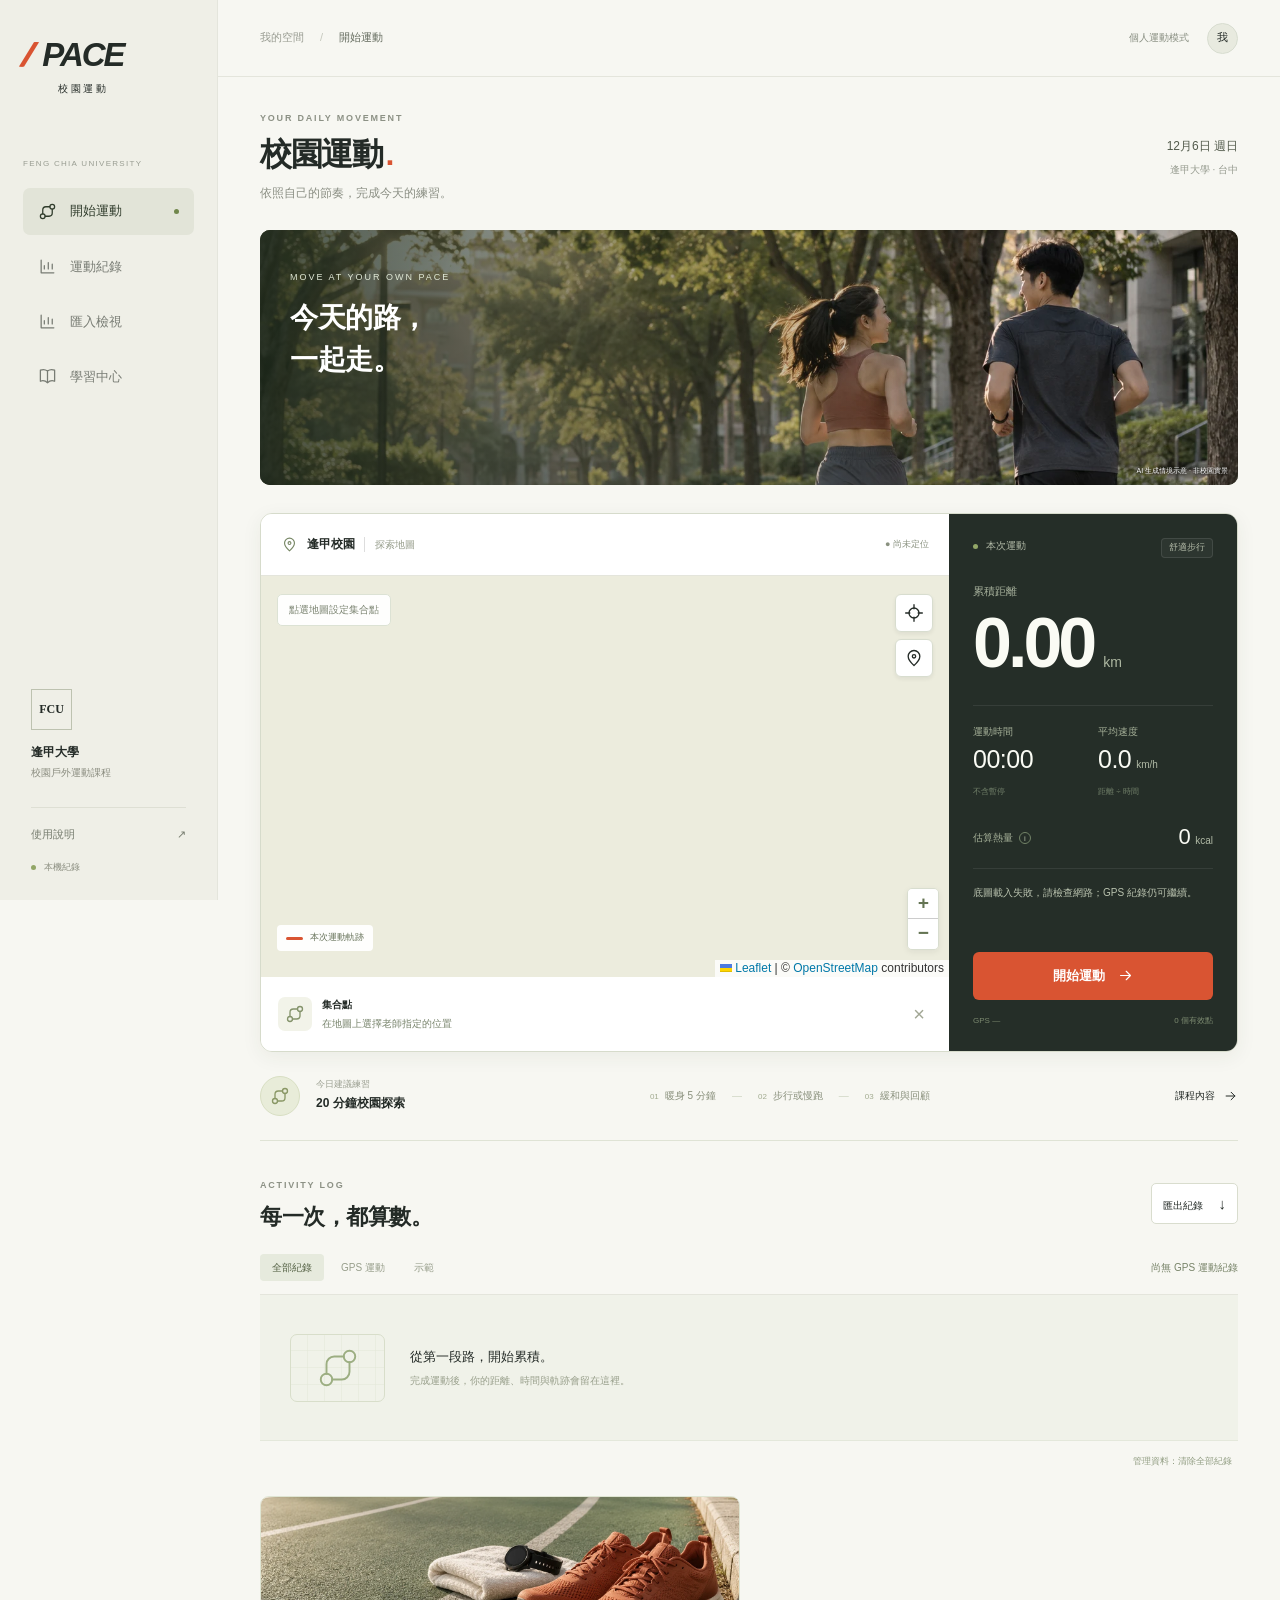
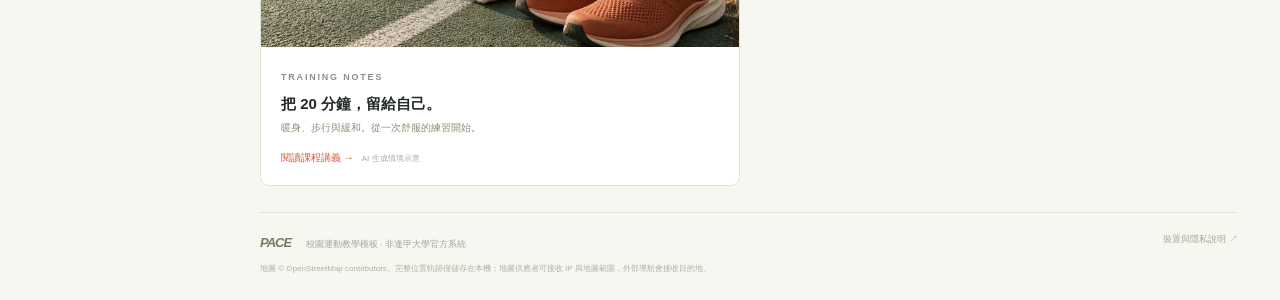
==== index.html @ 05eb0be3 "Initial commit" ====
<!doctype html><html lang="zh-Hant"><head><meta charset="utf-8"><meta name="viewport" content="width=device-width,initial-scale=1,viewport-fit=cover"><meta name="theme-color" content="#222824"><meta name="apple-mobile-web-app-capable" content="yes"><link rel="manifest" href="manifest.webmanifest"><link rel="icon" href="icon.svg" type="image/svg+xml"><link rel="stylesheet" href="vendor/leaflet.css"><link rel="stylesheet" href="style.css"><link rel="stylesheet" href="classroom.css"><title>PACE 校園運動 · 逢甲大學</title></head><body>
<svg class="sprite" xmlns="http://www.w3.org/2000/svg"><symbol id="i-route" viewBox="0 0 24 24"><circle cx="6" cy="18" r="3"/><circle cx="18" cy="6" r="3"/><path d="M6 15v-5a4 4 0 0 1 4-4h5M18 9v5a4 4 0 0 1-4 4h-5"/></symbol><symbol id="i-chart" viewBox="0 0 24 24"><path d="M4 4v16h16M8 15v-4m5 4V7m5 8v-6"/></symbol><symbol id="i-book" viewBox="0 0 24 24"><path d="M12 5v15M12 5C8 2 3 4 3 4v14s5-2 9 2c4-4 9-2 9-2V4s-5-2-9 1Z"/></symbol><symbol id="i-arrow" viewBox="0 0 24 24"><path d="M5 12h14m-6-6 6 6-6 6"/></symbol><symbol id="i-pin" viewBox="0 0 24 24"><path d="M19 10c0 5-7 11-7 11S5 15 5 10a7 7 0 1 1 14 0Z"/><circle cx="12" cy="10" r="2"/></symbol><symbol id="i-cross" viewBox="0 0 24 24"><circle cx="12" cy="12" r="6"/><path d="M12 2v5m0 10v5M2 12h5m10 0h5"/></symbol></svg>
<aside class="sidebar"><a class="brand" href="./" aria-label="PACE 校園運動首頁"><span class="brand-symbol">//</span>PACE<span class="brand-sub">校園運動</span></a><div class="workspace-label">FENG CHIA UNIVERSITY</div><nav class="sidenav"><a href="#exercise" class="active"><svg><use href="#i-route"/></svg>開始運動<span class="nav-dot"></span></a><a href="#history"><svg><use href="#i-chart"/></svg>運動紀錄</a><a href="classroom.html" data-cloud-only><svg><use href="#i-chart"/></svg>班級中心</a><a href="review.html"><svg><use href="#i-chart"/></svg>匯入檢視</a><a href="handout.html"><svg><use href="#i-book"/></svg>學習中心</a></nav><div class="side-bottom"><div class="campus-logo">FCU</div><strong>逢甲大學</strong><span>校園戶外運動課程</span><a href="guide.html">使用說明 <span>↗</span></a><div class="local-note"><i></i> 本機紀錄<span data-cloud-only> · 自選雲端繳交</span></div></div></aside>
<div class="shell"><header class="topbar"><div class="breadcrumb">我的空間 <span>/</span> <strong>開始運動</strong></div><div class="topright"><span class="device-label">個人運動模式</span><span class="avatar">我</span></div></header><main>
<section class="pageheading"><div><div class="overline">YOUR DAILY MOVEMENT</div><h1>校園運動<span class="title-dot">.</span></h1><p>依照自己的節奏，完成今天的練習。</p></div><div class="dateblock"><span id="todayDate"></span><small>逢甲大學 · 台中</small></div></section>
<section class="image-hero"><img src="assets/campus-run.webp" alt="生成示意：學生在綠蔭步道慢跑" fetchpriority="high"><div class="image-hero-copy"><span>MOVE AT YOUR OWN PACE</span><h2>今天的路，<br>一起走。</h2><a href="classroom.html" data-cloud-only>進入班級中心 <span>↗</span></a></div><small class="image-credit">AI 生成情境示意 · 非校園實景</small></section><section class="workout" id="exercise"><div class="mapcard"><div class="maptop"><div class="map-title"><svg><use href="#i-pin"/></svg><strong>逢甲校園</strong><span>探索地圖</span></div><span class="status" id="badge">● 尚未定位</span></div><div class="maparea"><div id="map" aria-label="逢甲大學校園互動地圖"></div><div class="map-instruction">點選地圖設定集合點</div><div class="maptools"><button id="locate" aria-label="我的定位" title="我的定位"><svg><use href="#i-cross"/></svg></button><button id="campus" aria-label="回到校園" title="回到校園"><svg><use href="#i-pin"/></svg></button></div><div class="map-scale-note"><span class="track-key"></span>本次運動軌跡</div></div><div class="mapnote"><span class="destination-icon"><svg><use href="#i-route"/></svg></span><div><strong>集合點</strong><span id="targetInfo">在地圖上選擇老師指定的位置</span></div><a id="navigate" hidden target="_blank" rel="noopener">導航 ↗</a><button id="clearTarget" title="清除集合點" aria-label="清除集合點">×</button></div></div>
<aside class="session-panel"><div class="session-top"><span><i></i> 本次運動</span><span id="activityLabel">舒適步行</span></div><div class="primarymetric"><span>累積距離</span><div><b id="distance">0.00</b><span>km</span></div></div><div class="metric-grid"><article><span>運動時間</span><strong id="elapsed">00:00</strong><small>不含暫停</small></article><article><span>平均速度</span><strong><b id="speed">0.0</b><em>km/h</em></strong><small>距離 ÷ 時間</small></article><article class="energy"><span>估算熱量 <button class="info-button" id="energyInfo" aria-label="查看熱量估算方式">i</button></span><strong><b id="calories">0</b><em>kcal</em></strong></article></div><div class="session-message" id="message" role="status" aria-live="polite">開啟定位，準備記錄你的第一步。</div><div class="actiondock"><button class="primary" id="openSetup"><span>開始運動</span><svg><use href="#i-arrow"/></svg></button><div class="controls"><button id="pause" disabled>Ⅱ 暫停</button><button id="finish" disabled>■ 結束並儲存</button></div></div><div class="signalbar"><span>GPS <b id="accuracy">—</b></span><span id="points">0 個有效點</span></div></aside></section>
<section class="training-strip"><div class="training-icon"><svg><use href="#i-route"/></svg></div><div class="training-copy"><span>今日建議練習</span><strong>20 分鐘校園探索</strong></div><div class="training-steps"><span><i>01</i>暖身 5 分鐘</span><b>—</b><span><i>02</i>步行或慢跑</span><b>—</b><span><i>03</i>緩和與回顧</span></div><a href="handout.html">課程內容 <svg><use href="#i-arrow"/></svg></a></section>
<section id="history" class="history-section"><div class="sectionheading"><div><span class="overline">ACTIVITY LOG</span><h2>每一次，都算數。</h2></div><button id="exportAll" class="export">匯出紀錄 <span>↓</span></button></div><div class="historybar"><div class="filters" aria-label="篩選紀錄"><button class="selected" data-filter="all" aria-pressed="true">全部紀錄</button><button data-filter="real" aria-pressed="false">GPS 運動</button><button data-filter="demo" aria-pressed="false">示範</button></div><span id="historyTotal">尚無運動紀錄</span></div><div id="records"></div><button id="deleteAll" class="delete-all">管理資料：清除全部紀錄</button></section>
<section class="editorial-cards"><article class="editorial-card"><img src="assets/track-essentials.webp" alt="生成示意：跑道旁的跑鞋與運動裝備" loading="lazy"><div><span class="overline">TRAINING NOTES</span><h3>把 20 分鐘，留給自己。</h3><p>暖身、步行與緩和。從一次舒服的練習開始。</p><a href="handout.html">閱讀課程講義 →</a><small>　AI 生成情境示意</small></div></article><article class="editorial-card" data-cloud-only><img src="assets/campus-run.webp" alt="生成示意：同學一起運動" loading="lazy"><div><span class="overline">CLASSROOM CONNECTION</span><h3>一堂課，連結每個人的進步。</h3><p>加入班級、繳交運動紀錄，讓老師看見你的練習。</p><a href="classroom.html">開啟班級中心 →</a><small>　AI 生成情境示意</small></div></article></section><footer><span><b>PACE</b> 校園運動教學模板 · 非逢甲大學官方系統</span><a href="guide.html">裝置與隱私說明 ↗</a><p>地圖 © OpenStreetMap contributors。完整位置軌跡僅儲存在本機；<span data-cloud-only>運動摘要可由你確認後繳交至班級資料庫。</span>地圖供應者可接收 IP 與地圖範圍，外部導航會接收目的地。</p></footer>
</main></div>
<dialog id="setupDialog"><div class="dialog-head"><div><span class="overline">BEFORE YOU GO</span><h2>準備開始</h2></div><button id="closeSetup" class="close" aria-label="關閉設定">×</button></div><p class="dialog-intro">確認個人資料，讓這次運動有自己的紀錄。</p><form id="profile"><fieldset id="fields"><label>課堂代號 <span>選填，不需真實姓名</span><input id="alias" maxlength="24" placeholder="例如 A 組 07"></label><div class="three"><label>身高 <span>cm</span><input id="height" type="number" min="80" max="230" value="165" required></label><label>體重 <span>kg</span><input id="weight" type="number" min="20" max="250" step="0.1" value="60" required></label><label>年齡 <span>歲</span><input id="age" type="number" min="6" max="100" value="20" required></label></div><label>運動方式<select id="mode"><option value="3.5">舒適步行 · 3.5 MET</option><option value="4.8">快走 · 4.8 MET</option><option value="7.5">慢跑 · 7.5 MET</option></select></label><div class="privacy-note"><svg><use href="#i-cross"/></svg><span>保持網頁在前景。切換 App 或鎖屏會暫停，返回後請按繼續。</span></div><label class="check"><input id="consent" type="checkbox" required><span>同意在此裝置記錄位置與運動資料，可隨時刪除。</span></label></fieldset><button class="primary" id="start" type="submit">開始 GPS 運動 <svg><use href="#i-arrow"/></svg></button></form><button class="demo-link" id="demo">先體驗示範運動</button><p class="fine">熱量僅供教學參考。身高、年齡不參與估算；成人 MET 不宜作未滿 19 歲學生的個人評估。</p></dialog>
<dialog id="energyDialog"><div class="dialog-head"><h2>熱量如何估算？</h2><button class="close" id="closeEnergy" aria-label="關閉熱量說明">×</button></div><p>以你選擇的活動強度（MET）、體重與運動時間估算總消耗，包含休息代謝。</p><div class="formula">MET × 3.5 × 體重 kg ÷ 200 × 分鐘</div><p class="fine">不是 GPS 直接測量，也不能作為醫療或飲食處方。實際消耗因速度、坡度與個人體能而異。</p><a href="handout.html">查看完整教學講義 →</a></dialog>
<script src="vendor/leaflet.js"></script><script src="mode.js"></script>
<script src="tiles.js"></script>
<script src="core.js"></script><script src="app.js"></script><script src="cloud-upload.js"></script></body></html>
---- vendor/leaflet.css ----
/* required styles */

.leaflet-pane,
.leaflet-tile,
.leaflet-marker-icon,
.leaflet-marker-shadow,
.leaflet-tile-container,
.leaflet-pane > svg,
.leaflet-pane > canvas,
.leaflet-zoom-box,
.leaflet-image-layer,
.leaflet-layer {
	position: absolute;
	left: 0;
	top: 0;
	}
.leaflet-container {
	overflow: hidden;
	}
.leaflet-tile,
.leaflet-marker-icon,
.leaflet-marker-shadow {
	-webkit-user-select: none;
	   -moz-user-select: none;
	        user-select: none;
	  -webkit-user-drag: none;
	}
/* Prevents IE11 from highlighting tiles in blue */
.leaflet-tile::selection {
	background: transparent;
}
/* Safari renders non-retina tile on retina better with this, but Chrome is worse */
.leaflet-safari .leaflet-tile {
	image-rendering: -webkit-optimize-contrast;
	}
/* hack that prevents hw layers "stretching" when loading new tiles */
.leaflet-safari .leaflet-tile-container {
	width: 1600px;
	height: 1600px;
	-webkit-transform-origin: 0 0;
	}
.leaflet-marker-icon,
.leaflet-marker-shadow {
	display: block;
	}
/* .leaflet-container svg: reset svg max-width decleration shipped in Joomla! (joomla.org) 3.x */
/* .leaflet-container img: map is broken in FF if you have max-width: 100% on tiles */
.leaflet-container .leaflet-overlay-pane svg {
	max-width: none !important;
	max-height: none !important;
	}
.leaflet-container .leaflet-marker-pane img,
.leaflet-container .leaflet-shadow-pane img,
.leaflet-container .leaflet-tile-pane img,
.leaflet-container img.leaflet-image-layer,
.leaflet-container .leaflet-tile {
	max-width: none !important;
	max-height: none !important;
	width: auto;
	padding: 0;
	}

.leaflet-container img.leaflet-tile {
	/* See: https://bugs.chromium.org/p/chromium/issues/detail?id=600120 */
	mix-blend-mode: plus-lighter;
}

.leaflet-container.leaflet-touch-zoom {
	-ms-touch-action: pan-x pan-y;
	touch-action: pan-x pan-y;
	}
.leaflet-container.leaflet-touch-drag {
	-ms-touch-action: pinch-zoom;
	/* Fallback for FF which doesn't support pinch-zoom */
	touch-action: none;
	touch-action: pinch-zoom;
}
.leaflet-container.leaflet-touch-drag.leaflet-touch-zoom {
	-ms-touch-action: none;
	touch-action: none;
}
.leaflet-container {
	-webkit-tap-highlight-color: transparent;
}
.leaflet-container a {
	-webkit-tap-highlight-color: rgba(51, 181, 229, 0.4);
}
.leaflet-tile {
	filter: inherit;
	visibility: hidden;
	}
.leaflet-tile-loaded {
	visibility: inherit;
	}
.leaflet-zoom-box {
	width: 0;
	height: 0;
	-moz-box-sizing: border-box;
	     box-sizing: border-box;
	z-index: 800;
	}
/* workaround for https://bugzilla.mozilla.org/show_bug.cgi?id=888319 */
.leaflet-overlay-pane svg {
	-moz-user-select: none;
	}

.leaflet-pane         { z-index: 400; }

.leaflet-tile-pane    { z-index: 200; }
.leaflet-overlay-pane { z-index: 400; }
.leaflet-shadow-pane  { z-index: 500; }
.leaflet-marker-pane  { z-index: 600; }
.leaflet-tooltip-pane   { z-index: 650; }
.leaflet-popup-pane   { z-index: 700; }

.leaflet-map-pane canvas { z-index: 100; }
.leaflet-map-pane svg    { z-index: 200; }

.leaflet-vml-shape {
	width: 1px;
	height: 1px;
	}
.lvml {
	behavior: url(#default#VML);
	display: inline-block;
	position: absolute;
	}


/* control positioning */

.leaflet-control {
	position: relative;
	z-index: 800;
	pointer-events: visiblePainted; /* IE 9-10 doesn't have auto */
	pointer-events: auto;
	}
.leaflet-top,
.leaflet-bottom {
	position: absolute;
	z-index: 1000;
	pointer-events: none;
	}
.leaflet-top {
	top: 0;
	}
.leaflet-right {
	right: 0;
	}
.leaflet-bottom {
	bottom: 0;
	}
.leaflet-left {
	left: 0;
	}
.leaflet-control {
	float: left;
	clear: both;
	}
.leaflet-right .leaflet-control {
	float: right;
	}
.leaflet-top .leaflet-control {
	margin-top: 10px;
	}
.leaflet-bottom .leaflet-control {
	margin-bottom: 10px;
	}
.leaflet-left .leaflet-control {
	margin-left: 10px;
	}
.leaflet-right .leaflet-control {
	margin-right: 10px;
	}


/* zoom and fade animations */

.leaflet-fade-anim .leaflet-popup {
	opacity: 0;
	-webkit-transition: opacity 0.2s linear;
	   -moz-transition: opacity 0.2s linear;
	        transition: opacity 0.2s linear;
	}
.leaflet-fade-anim .leaflet-map-pane .leaflet-popup {
	opacity: 1;
	}
.leaflet-zoom-animated {
	-webkit-transform-origin: 0 0;
	    -ms-transform-origin: 0 0;
	        transform-origin: 0 0;
	}
svg.leaflet-zoom-animated {
	will-change: transform;
}

.leaflet-zoom-anim .leaflet-zoom-animated {
	-webkit-transition: -webkit-transform 0.25s cubic-bezier(0,0,0.25,1);
	   -moz-transition:    -moz-transform 0.25s cubic-bezier(0,0,0.25,1);
	        transition:         transform 0.25s cubic-bezier(0,0,0.25,1);
	}
.leaflet-zoom-anim .leaflet-tile,
.leaflet-pan-anim .leaflet-tile {
	-webkit-transition: none;
	   -moz-transition: none;
	        transition: none;
	}

.leaflet-zoom-anim .leaflet-zoom-hide {
	visibility: hidden;
	}


/* cursors */

.leaflet-interactive {
	cursor: pointer;
	}
.leaflet-grab {
	cursor: -webkit-grab;
	cursor:    -moz-grab;
	cursor:         grab;
	}
.leaflet-crosshair,
.leaflet-crosshair .leaflet-interactive {
	cursor: crosshair;
	}
.leaflet-popup-pane,
.leaflet-control {
	cursor: auto;
	}
.leaflet-dragging .leaflet-grab,
.leaflet-dragging .leaflet-grab .leaflet-interactive,
.leaflet-dragging .leaflet-marker-draggable {
	cursor: move;
	cursor: -webkit-grabbing;
	cursor:    -moz-grabbing;
	cursor:         grabbing;
	}

/* marker & overlays interactivity */
.leaflet-marker-icon,
.leaflet-marker-shadow,
.leaflet-image-layer,
.leaflet-pane > svg path,
.leaflet-tile-container {
	pointer-events: none;
	}

.leaflet-marker-icon.leaflet-interactive,
.leaflet-image-layer.leaflet-interactive,
.leaflet-pane > svg path.leaflet-interactive,
svg.leaflet-image-layer.leaflet-interactive path {
	pointer-events: visiblePainted; /* IE 9-10 doesn't have auto */
	pointer-events: auto;
	}

/* visual tweaks */

.leaflet-container {
	background: #ddd;
	outline-offset: 1px;
	}
.leaflet-container a {
	color: #0078A8;
	}
.leaflet-zoom-box {
	border: 2px dotted #38f;
	background: rgba(255,255,255,0.5);
	}


/* general typography */
.leaflet-container {
	font-family: "Helvetica Neue", Arial, Helvetica, sans-serif;
	font-size: 12px;
	font-size: 0.75rem;
	line-height: 1.5;
	}


/* general toolbar styles */

.leaflet-bar {
	box-shadow: 0 1px 5px rgba(0,0,0,0.65);
	border-radius: 4px;
	}
.leaflet-bar a {
	background-color: #fff;
	border-bottom: 1px solid #ccc;
	width: 26px;
	height: 26px;
	line-height: 26px;
	display: block;
	text-align: center;
	text-decoration: none;
	color: black;
	}
.leaflet-bar a,
.leaflet-control-layers-toggle {
	background-position: 50% 50%;
	background-repeat: no-repeat;
	display: block;
	}
.leaflet-bar a:hover,
.leaflet-bar a:focus {
	background-color: #f4f4f4;
	}
.leaflet-bar a:first-child {
	border-top-left-radius: 4px;
	border-top-right-radius: 4px;
	}
.leaflet-bar a:last-child {
	border-bottom-left-radius: 4px;
	border-bottom-right-radius: 4px;
	border-bottom: none;
	}
.leaflet-bar a.leaflet-disabled {
	cursor: default;
	background-color: #f4f4f4;
	color: #bbb;
	}

.leaflet-touch .leaflet-bar a {
	width: 30px;
	height: 30px;
	line-height: 30px;
	}
.leaflet-touch .leaflet-bar a:first-child {
	border-top-left-radius: 2px;
	border-top-right-radius: 2px;
	}
.leaflet-touch .leaflet-bar a:last-child {
	border-bottom-left-radius: 2px;
	border-bottom-right-radius: 2px;
	}

/* zoom control */

.leaflet-control-zoom-in,
.leaflet-control-zoom-out {
	font: bold 18px 'Lucida Console', Monaco, monospace;
	text-indent: 1px;
	}

.leaflet-touch .leaflet-control-zoom-in, .leaflet-touch .leaflet-control-zoom-out  {
	font-size: 22px;
	}


/* layers control */

.leaflet-control-layers {
	box-shadow: 0 1px 5px rgba(0,0,0,0.4);
	background: #fff;
	border-radius: 5px;
	}
.leaflet-control-layers-toggle {
	background-image: url(images/layers.png);
	width: 36px;
	height: 36px;
	}
.leaflet-retina .leaflet-control-layers-toggle {
	background-image: url(images/layers-2x.png);
	background-size: 26px 26px;
	}
.leaflet-touch .leaflet-control-layers-toggle {
	width: 44px;
	height: 44px;
	}
.leaflet-control-layers .leaflet-control-layers-list,
.leaflet-control-layers-expanded .leaflet-control-layers-toggle {
	display: none;
	}
.leaflet-control-layers-expanded .leaflet-control-layers-list {
	display: block;
	position: relative;
	}
.leaflet-control-layers-expanded {
	padding: 6px 10px 6px 6px;
	color: #333;
	background: #fff;
	}
.leaflet-control-layers-scrollbar {
	overflow-y: scroll;
	overflow-x: hidden;
	padding-right: 5px;
	}
.leaflet-control-layers-selector {
	margin-top: 2px;
	position: relative;
	top: 1px;
	}
.leaflet-control-layers label {
	display: block;
	font-size: 13px;
	font-size: 1.08333em;
	}
.leaflet-control-layers-separator {
	height: 0;
	border-top: 1px solid #ddd;
	margin: 5px -10px 5px -6px;
	}

/* Default icon URLs */
.leaflet-default-icon-path { /* used only in path-guessing heuristic, see L.Icon.Default */
	background-image: url(images/marker-icon.png);
	}


/* attribution and scale controls */

.leaflet-container .leaflet-control-attribution {
	background: #fff;
	background: rgba(255, 255, 255, 0.8);
	margin: 0;
	}
.leaflet-control-attribution,
.leaflet-control-scale-line {
	padding: 0 5px;
	color: #333;
	line-height: 1.4;
	}
.leaflet-control-attribution a {
	text-decoration: none;
	}
.leaflet-control-attribution a:hover,
.leaflet-control-attribution a:focus {
	text-decoration: underline;
	}
.leaflet-attribution-flag {
	display: inline !important;
	vertical-align: baseline !important;
	width: 1em;
	height: 0.6669em;
	}
.leaflet-left .leaflet-control-scale {
	margin-left: 5px;
	}
.leaflet-bottom .leaflet-control-scale {
	margin-bottom: 5px;
	}
.leaflet-control-scale-line {
	border: 2px solid #777;
	border-top: none;
	line-height: 1.1;
	padding: 2px 5px 1px;
	white-space: nowrap;
	-moz-box-sizing: border-box;
	     box-sizing: border-box;
	background: rgba(255, 255, 255, 0.8);
	text-shadow: 1px 1px #fff;
	}
.leaflet-control-scale-line:not(:first-child) {
	border-top: 2px solid #777;
	border-bottom: none;
	margin-top: -2px;
	}
.leaflet-control-scale-line:not(:first-child):not(:last-child) {
	border-bottom: 2px solid #777;
	}

.leaflet-touch .leaflet-control-attribution,
.leaflet-touch .leaflet-control-layers,
.leaflet-touch .leaflet-bar {
	box-shadow: none;
	}
.leaflet-touch .leaflet-control-layers,
.leaflet-touch .leaflet-bar {
	border: 2px solid rgba(0,0,0,0.2);
	background-clip: padding-box;
	}


/* popup */

.leaflet-popup {
	position: absolute;
	text-align: center;
	margin-bottom: 20px;
	}
.leaflet-popup-content-wrapper {
	padding: 1px;
	text-align: left;
	border-radius: 12px;
	}
.leaflet-popup-content {
	margin: 13px 24px 13px 20px;
	line-height: 1.3;
	font-size: 13px;
	font-size: 1.08333em;
	min-height: 1px;
	}
.leaflet-popup-content p {
	margin: 17px 0;
	margin: 1.3em 0;
	}
.leaflet-popup-tip-container {
	width: 40px;
	height: 20px;
	position: absolute;
	left: 50%;
	margin-top: -1px;
	margin-left: -20px;
	overflow: hidden;
	pointer-events: none;
	}
.leaflet-popup-tip {
	width: 17px;
	height: 17px;
	padding: 1px;

	margin: -10px auto 0;
	pointer-events: auto;

	-webkit-transform: rotate(45deg);
	   -moz-transform: rotate(45deg);
	    -ms-transform: rotate(45deg);
	        transform: rotate(45deg);
	}
.leaflet-popup-content-wrapper,
.leaflet-popup-tip {
	background: white;
	color: #333;
	box-shadow: 0 3px 14px rgba(0,0,0,0.4);
	}
.leaflet-container a.leaflet-popup-close-button {
	position: absolute;
	top: 0;
	right: 0;
	border: none;
	text-align: center;
	width: 24px;
	height: 24px;
	font: 16px/24px Tahoma, Verdana, sans-serif;
	color: #757575;
	text-decoration: none;
	background: transparent;
	}
.leaflet-container a.leaflet-popup-close-button:hover,
.leaflet-container a.leaflet-popup-close-button:focus {
	color: #585858;
	}
.leaflet-popup-scrolled {
	overflow: auto;
	}

.leaflet-oldie .leaflet-popup-content-wrapper {
	-ms-zoom: 1;
	}
.leaflet-oldie .leaflet-popup-tip {
	width: 24px;
	margin: 0 auto;

	-ms-filter: "progid:DXImageTransform.Microsoft.Matrix(M11=0.70710678, M12=0.70710678, M21=-0.70710678, M22=0.70710678)";
	filter: progid:DXImageTransform.Microsoft.Matrix(M11=0.70710678, M12=0.70710678, M21=-0.70710678, M22=0.70710678);
	}

.leaflet-oldie .leaflet-control-zoom,
.leaflet-oldie .leaflet-control-layers,
.leaflet-oldie .leaflet-popup-content-wrapper,
.leaflet-oldie .leaflet-popup-tip {
	border: 1px solid #999;
	}


/* div icon */

.leaflet-div-icon {
	background: #fff;
	border: 1px solid #666;
	}


/* Tooltip */
/* Base styles for the element that has a tooltip */
.leaflet-tooltip {
	position: absolute;
	padding: 6px;
	background-color: #fff;
	border: 1px solid #fff;
	border-radius: 3px;
	color: #222;
	white-space: nowrap;
	-webkit-user-select: none;
	-moz-user-select: none;
	-ms-user-select: none;
	user-select: none;
	pointer-events: none;
	box-shadow: 0 1px 3px rgba(0,0,0,0.4);
	}
.leaflet-tooltip.leaflet-interactive {
	cursor: pointer;
	pointer-events: auto;
	}
.leaflet-tooltip-top:before,
.leaflet-tooltip-bottom:before,
.leaflet-tooltip-left:before,
.leaflet-tooltip-right:before {
	position: absolute;
	pointer-events: none;
	border: 6px solid transparent;
	background: transparent;
	content: "";
	}

/* Directions */

.leaflet-tooltip-bottom {
	margin-top: 6px;
}
.leaflet-tooltip-top {
	margin-top: -6px;
}
.leaflet-tooltip-bottom:before,
.leaflet-tooltip-top:before {
	left: 50%;
	margin-left: -6px;
	}
.leaflet-tooltip-top:before {
	bottom: 0;
	margin-bottom: -12px;
	border-top-color: #fff;
	}
.leaflet-tooltip-bottom:before {
	top: 0;
	margin-top: -12px;
	margin-left: -6px;
	border-bottom-color: #fff;
	}
.leaflet-tooltip-left {
	margin-left: -6px;
}
.leaflet-tooltip-right {
	margin-left: 6px;
}
.leaflet-tooltip-left:before,
.leaflet-tooltip-right:before {
	top: 50%;
	margin-top: -6px;
	}
.leaflet-tooltip-left:before {
	right: 0;
	margin-right: -12px;
	border-left-color: #fff;
	}
.leaflet-tooltip-right:before {
	left: 0;
	margin-left: -12px;
	border-right-color: #fff;
	}

/* Printing */

@media print {
	/* Prevent printers from removing background-images of controls. */
	.leaflet-control {
		-webkit-print-color-adjust: exact;
		print-color-adjust: exact;
		}
	}
---- style.css ----
:root{--ink:#242b27;--muted:#82867e;--orange:#d95432;--paper:#f7f7f2;--line:#e4e5dc;--dark:#252e28}*{box-sizing:border-box}html{scroll-behavior:smooth;scroll-padding-top:24px}body{margin:0;background:var(--paper);color:var(--ink);font:14px/1.55 -apple-system,BlinkMacSystemFont,"Noto Sans TC",sans-serif}a{color:inherit;text-decoration:none}button,input,select{font:inherit}button,a,input,select{-webkit-tap-highlight-color:transparent}button{cursor:pointer}button:disabled{cursor:default;opacity:.4}button:focus-visible,a:focus-visible,input:focus-visible,select:focus-visible{outline:3px solid #e89462;outline-offset:4px}svg:not([width]){width:20px;height:20px;fill:none;stroke:currentColor;stroke-width:1.6;stroke-linecap:round;stroke-linejoin:round;flex-shrink:0}.sprite{position:absolute;width:0;height:0;overflow:hidden}button{border:0;background:none;color:inherit}h1,h2,p{margin:0}.sidebar{position:fixed;width:218px;inset:0 auto 0 0;background:#efefe7;border-right:1px solid var(--line);padding:38px 23px 25px;display:flex;flex-direction:column;z-index:10}.brand{display:flex;align-items:center;flex-wrap:wrap;font-size:33px;letter-spacing:-2px;font-weight:850;font-style:italic;line-height:1}.brand-symbol{color:var(--orange);margin-right:9px;letter-spacing:-8px;padding-right:8px;transform:skew(-13deg)}.brand-sub{font-size:10px;font-style:normal;font-weight:500;letter-spacing:2.5px;display:block;width:100%;padding:13px 0 0 35px}.workspace-label{font-size:8px;letter-spacing:1.3px;color:#999d92;margin-top:64px;margin-bottom:18px;white-space:nowrap}.sidenav{display:flex;flex-direction:column;gap:9px}.sidenav a{display:flex;align-items:center;gap:13px;padding:13px 15px;border-radius:7px;font-weight:550;color:#787c74;font-size:13px}.sidenav a.active{background:#e2e4d8;color:#303c2c}.sidenav a:hover{background:#e7e8df}.sidenav svg{width:19px;height:19px}.nav-dot{margin-left:auto;background:#70864b;border-radius:50%;width:5px;height:5px}.side-bottom{margin-top:auto;padding:30px 8px 0}.campus-logo{border:1px solid #bdc2b0;width:41px;height:41px;display:grid;place-items:center;font:600 12px Georgia;margin-bottom:13px}.side-bottom>strong{display:block;font-size:12px}.side-bottom>span{font-size:10px;color:#8b8d80}.side-bottom>a{display:flex;justify-content:space-between;border-top:1px solid #dedfd4;margin-top:24px;padding:18px 0;color:#777d70;font-size:11px}.local-note{font-size:9px;color:#8b8e80}.local-note i,.session-top i{display:inline-block;width:5px;height:5px;border-radius:50%;background:#92a667;margin-right:5px}.shell{margin-left:218px}.topbar{height:77px;border-bottom:1px solid var(--line);display:flex;justify-content:space-between;align-items:center;padding:0 42px}.breadcrumb{font-size:11px;color:#999c92}.breadcrumb span{margin:0 13px;color:#c5c8bd}.breadcrumb strong{color:#646b5e;font-weight:500}.topright{display:flex;gap:18px;align-items:center}.device-label{font-size:10px;color:#888e81}.avatar{border:1px solid #d8ddd0;border-radius:50%;width:31px;height:31px;display:grid;place-items:center;font-size:11px;background:#e8eadf}main{max-width:1510px;margin:auto;padding:35px 42px 0}.pageheading{display:flex;align-items:center;justify-content:space-between;margin-bottom:28px}.overline{font-size:9px;letter-spacing:1.8px;color:#8c9185;font-weight:600}h1{font-size:32px;letter-spacing:-1.4px;line-height:1.3;margin:8px 0}.title-dot{color:var(--orange);margin-left:3px}.pageheading p{font-size:12px;color:#8a8e83}.dateblock{text-align:right;font-size:12px;color:#535b4c}.dateblock small{display:block;font-size:10px;color:#979c90;margin-top:7px}.workout{display:grid;grid-template-columns:minmax(0,1fr) 288px;gap:0;border-radius:12px;overflow:hidden;border:1px solid #d6dbcb;box-shadow:0 5px 20px #303b2510}.mapcard{background:white;min-width:0}.maptop{height:62px;display:flex;justify-content:space-between;align-items:center;padding:0 20px;border-bottom:1px solid var(--line)}.map-title{display:flex;gap:9px;align-items:center}.map-title svg{width:17px;height:17px;color:#778765}.map-title strong{font-size:12px}.map-title>span{border-left:1px solid #ddd;padding-left:10px;font-size:10px;color:#959c8a}.status{font-size:9px;color:#89917f;white-space:nowrap}.maparea{position:relative}.maparea #map{height:401px;background:#ececdd;z-index:1}.leaflet-container{font-family:inherit}
.leaflet-tile-pane{filter:saturate(.5)}.maptools{position:absolute;right:16px;top:18px;z-index:500;display:flex;flex-direction:column;gap:7px}.maptools button{background:white;width:38px;height:38px;border:1px solid #d8ddcf;border-radius:6px;box-shadow:0 2px 4px #2221;display:grid;place-items:center}.maptools button:hover{background:#f4f6ed}.map-instruction{position:absolute;left:16px;top:18px;z-index:500;background:#fffffff0;border:1px solid #dce2d4;padding:7px 11px;border-radius:5px;font-size:10px;color:#7a8370;pointer-events:none}.map-scale-note{position:absolute;bottom:26px;left:16px;z-index:500;font-size:9px;background:#fffffff0;padding:6px 9px;border-radius:4px;color:#657158;display:flex;gap:7px;align-items:center;pointer-events:none}.track-key{width:17px;height:3px;background:var(--orange);border-radius:4px}.mapnote{height:74px;display:flex;align-items:center;gap:10px;padding:12px 17px}.destination-icon{background:#f2f3e9;width:34px;height:34px;border-radius:7px;display:grid;place-items:center;color:#84936b}.mapnote>div{flex:1;min-width:0}.mapnote strong{font-size:10px;display:block;margin-bottom:3px}.mapnote #targetInfo{font-size:10px;color:#919885;display:block;line-height:1.5}.mapnote a{font-size:11px;color:var(--orange);font-weight:600;white-space:nowrap}.mapnote button{font-size:20px;color:#a2a795;padding:7px}.session-panel{background:var(--dark);color:#fafbf4;padding:24px;display:flex;flex-direction:column}.session-top{display:flex;justify-content:space-between;font-size:10px;color:#b3bba8}.session-top>span:last-child{background:#ffffff0a;border:1px solid #ffffff1a;border-radius:4px;padding:2px 7px;font-size:9px}.primarymetric{padding:22px 0 21px}.primarymetric>span{font-size:11px;color:#a8b29d}.primarymetric>div{display:flex;align-items:baseline;gap:10px}.primarymetric b{font-size:70px;line-height:1.18;font-weight:550;letter-spacing:-4px;font-variant-numeric:tabular-nums}.primarymetric div>span{font-size:14px;color:#aeb8a2}.metric-grid{display:grid;grid-template-columns:1fr 1fr;border-top:1px solid #ffffff14;border-bottom:1px solid #ffffff14;padding:18px 0 14px;gap:20px 10px}.metric-grid article>span{display:block;font-size:10px;color:#a5b098}.metric-grid strong{font-size:25px;font-weight:500;letter-spacing:-.5px;display:block;font-variant-numeric:tabular-nums}.metric-grid b{font-weight:500}.metric-grid em{font-size:10px;font-style:normal;margin-left:5px;letter-spacing:0;color:#b0b9a5}.metric-grid small{font-size:8px;color:#72816a}.metric-grid .energy{grid-column:1/-1;display:flex;align-items:center;justify-content:space-between}.energy strong{font-size:22px}.info-button{border:1px solid #728367;color:#b1bca5;font-size:8px;border-radius:50%;width:12px;height:12px;padding:0;margin-left:3px}.session-message{font-size:10px;line-height:1.8;color:#acb7a1;min-height:55px;padding:15px 0 13px}.actiondock{margin-top:auto}.primary{background:var(--orange);color:white;display:flex;align-items:center;justify-content:center;gap:12px;min-height:48px;border-radius:6px;width:100%;font-size:13px;font-weight:600;transition:background .15s,transform .15s}.primary:hover{background:#c44527}.primary:active{transform:scale(.985)}.primary svg{width:17px;height:17px}.controls{display:flex;gap:8px;margin-top:9px}.controls button{flex:1;border:1px solid #ffffff22;border-radius:5px;min-height:40px;font-size:11px}.controls button:hover:not(:disabled){background:#ffffff0c}.signalbar{display:flex;justify-content:space-between;font-size:8px;color:#7c8a70;padding-top:15px}.signalbar b{font-weight:400}.training-strip{display:flex;align-items:center;gap:16px;padding:24px 0;border-bottom:1px solid #dfe3d5}.training-icon{background:#e8ecd9;border:1px solid #d8dfc3;color:#899765;width:40px;height:40px;border-radius:50%;display:grid;place-items:center}.training-copy>span{display:block;font-size:9px;color:#9b9f91}.training-copy>strong{font-size:12px;font-weight:600}.training-steps{display:flex;align-items:center;gap:16px;margin-left:auto;font-size:10px;color:#888f7b}.training-steps i{font-size:8px;font-style:normal;color:#a2ab90;margin-right:6px}.training-steps b{font-weight:400;color:#d0d6c4}.training-strip>a{font-size:10px;display:flex;align-items:center;gap:8px;margin-left:auto}.training-strip>a svg{width:15px}.history-section{padding-top:32px;scroll-margin-top:15px}.sectionheading{display:flex;align-items:center;justify-content:space-between;margin-bottom:20px}h2{font-size:22px;font-weight:600;letter-spacing:-.5px}.sectionheading h2{margin-top:5px}.export{border:1px solid #d9ddce;background:white;border-radius:5px;padding:8px 11px;font-size:10px}.export span{margin-left:13px;font-size:15px}.historybar{display:flex;align-items:center;justify-content:space-between;border-bottom:1px solid var(--line);padding-bottom:13px}.filters{display:flex;gap:5px}.filters button{font-size:10px;color:#979e8b;padding:6px 12px;border-radius:4px}.filters button.selected{background:#e6eadd;color:#556245}.historybar>span{font-size:10px;color:#979e8b}.empty{min-height:146px;display:flex;align-items:center;gap:25px;padding:26px 30px;background:#f0f2e9;border-bottom:1px solid #e4e8db}.empty-art{width:95px;height:68px;position:relative;border:1px solid #d8deca;border-radius:7px;background:repeating-linear-gradient(0deg,transparent,transparent 16px,#e2e7d7 17px),repeating-linear-gradient(90deg,transparent,transparent 16px,#e2e7d7 17px)}.empty-art svg{position:absolute;width:46px;height:46px;left:24px;top:10px;color:#9cae82;stroke-width:1}.empty h3{font-size:13px;margin:0 0 6px;font-weight:500}.empty p{font-size:10px;color:#989f8b}.record{display:grid;grid-template-columns:100px minmax(120px,1fr) 160px auto;align-items:center;gap:20px;padding:18px 0;border-bottom:1px solid var(--line)}.route-thumb{width:100px;height:67px;border-radius:5px;background:#ecefe2;display:grid;place-items:center;overflow:hidden}.route-thumb svg{width:100%;height:100%;stroke-width:2.3;stroke:var(--orange)}.record strong{font-size:12px;font-weight:600}.record small{display:block;font-size:9px;color:#959e87;margin-top:5px}.record-stats{font-size:12px;color:#5f6d51;display:flex;gap:16px}.record-stats span{display:block}.record-stats small{font-size:8px;color:#9ba58c}.record-actions{display:flex;gap:7px}.record-actions button{font-size:9px;border:1px solid #dce2d1;padding:5px 7px;border-radius:4px;color:#839270}.delete-all{display:block;margin:13px 0 0 auto;font-size:9px;color:#929e83}.learn-banner{display:flex;align-items:center;gap:23px;background:#e7ebdc;margin:30px 0;border-radius:8px;padding:24px 27px;overflow:hidden;position:relative}.learn-banner h2{font-size:17px;margin:5px 0}.learn-banner p{font-size:10px;color:#919c7f}.learn-banner>a{display:flex;align-items:center;gap:20px;font-size:11px;margin-left:auto;white-space:nowrap}.orbit-art{width:74px;height:74px;position:relative;flex-shrink:0}.orbit-art span{border:1px solid #b7c698;position:absolute;inset:8px;border-radius:50%;transform:scaleX(.55) rotate(30deg)}.orbit-art span:nth-child(2){transform:rotate(90deg) scaleX(.55)}.orbit-art span:nth-child(3){transform:rotate(-30deg) scaleX(.55)}.orbit-art b{position:absolute;left:32px;top:24px;color:#869b63;font-size:18px;font-weight:400}footer{border-top:1px solid #dfe4d3;display:flex;flex-wrap:wrap;justify-content:space-between;font-size:9px;color:#a1aa93;padding:20px 0 25px}footer b{font-size:13px;font-style:italic;letter-spacing:-1px;color:#717e60;margin-right:12px}footer p{width:100%;font-size:8px;margin-top:9px;color:#abb39e}dialog{border:1px solid #dce0d1;border-radius:12px;padding:28px;width:min(440px,calc(100vw - 28px));color:var(--ink);box-shadow:0 20px 80px #17251733;background:#fafbf7}dialog::backdrop{background:#17231ccd;backdrop-filter:blur(4px)}.dialog-head{display:flex;align-items:center;justify-content:space-between}.dialog-head h2{margin-top:5px}.close{font-size:26px;color:#8a9480;width:32px;height:32px}.dialog-intro{font-size:11px;color:#8f9983;margin:12px 0 24px}fieldset{border:0;padding:0;margin:0}label{font-size:12px;display:block;margin-bottom:17px;font-weight:550}label>span{font-size:9px;color:#9ca58e;font-weight:400;margin-left:5px}input:not([type=checkbox]),select{display:block;width:100%;border:1px solid #dce2d0;border-radius:5px;background:white;padding:11px 12px;margin-top:7px;color:#48583b;min-height:43px}.three{display:grid;grid-template-columns:repeat(3,1fr);gap:12px}.privacy-note{background:#edf0e5;border-radius:5px;padding:12px;display:flex;gap:10px;align-items:center;font-size:10px;color:#899677;margin-bottom:18px}.privacy-note svg{width:17px}.check{display:flex;align-items:flex-start;gap:7px}.check input{accent-color:var(--orange);margin-top:2px}.check span{font-size:10px;line-height:1.7}.demo-link{display:block;margin:14px auto;font-size:11px;text-decoration:underline;text-underline-offset:4px;color:#8a9779}.fine{font-size:9px;color:#a0aa90;line-height:1.9}.formula{background:#ecf0e3;padding:15px;margin:20px 0;font-size:12px}#energyDialog p{margin-top:15px;font-size:12px}#energyDialog a{font-size:12px;display:inline-block;margin-top:20px;color:var(--orange)}.map-fallback{padding:30px}.is-active #openSetup{display:none}.is-active .controls{margin:0}.is-active .controls button{min-height:48px}.is-active #pause{background:var(--orange);border-color:var(--orange);color:white}body:not(.is-active) .controls{display:none}
@media(min-width:1500px){.maparea #map{height:440px}.primarymetric{padding-top:35px;padding-bottom:30px}.session-message{padding-top:22px}}@media(max-width:1150px){.sidebar{width:180px;padding-left:16px;padding-right:16px}.shell{margin-left:180px}.topbar{padding:0 26px}main{padding:28px 26px 0}.workout{grid-template-columns:minmax(0,1fr) 255px}.session-panel{padding:20px}.primarymetric b{font-size:62px}.training-steps{gap:8px;font-size:9px}.training-steps b{display:none}.record{grid-template-columns:80px minmax(120px,1fr) auto;gap:15px}.route-thumb{width:80px}.record-actions{grid-column:2/-1;justify-content:flex-end}.map-title>span{display:none}}@media(max-width:900px){.sidebar{width:76px;padding:30px 12px}.brand{font-size:0;justify-content:center}.brand-symbol{font-size:32px}.brand-sub,.workspace-label,.side-bottom{display:none}.sidenav{margin-top:55px}.sidenav a{font-size:0;gap:0;justify-content:center;padding:15px}.sidenav svg{width:21px;height:21px}.nav-dot{display:none}.shell{margin-left:76px}.training-steps{display:none}.learn-banner{gap:14px;padding:22px 18px}.learn-banner h2{font-size:15px}.orbit-art{width:60px}.learn-banner>a{gap:8px;font-size:10px}.maptop{padding:0 13px}}@media(max-width:650px){html{scroll-padding-top:12px}.sidebar{position:relative;width:100%;height:62px;padding:0 20px;flex-direction:row;align-items:center;border-right:0;border-bottom:1px solid var(--line)}.brand{font-size:25px;flex-wrap:nowrap;gap:0}.brand-symbol{font-size:27px}.brand-sub{display:block;width:auto;padding:0 0 0 14px;letter-spacing:1px;font-size:9px}.sidenav{margin:0 0 0 auto;flex-direction:row;gap:1px}.sidenav a{padding:9px}.sidenav a:first-child{display:none}.sidenav svg{width:18px;height:18px}.shell{margin:0}.topbar{display:none}main{padding:24px 18px 84px}.pageheading{margin-bottom:23px;align-items:flex-end}.pageheading h1{font-size:28px;margin:5px 0}.pageheading p{font-size:10px}.pageheading .overline{font-size:7px;letter-spacing:1.3px}.dateblock{font-size:9px}.dateblock small{font-size:8px}.workout{display:flex;flex-direction:column;border-radius:9px}.maptop{height:48px}.maparea #map{height:290px}.map-instruction{font-size:9px;left:12px;top:12px}.maptools{right:12px;top:12px}.maptools button{width:33px;height:33px}.mapnote{height:65px;padding:9px 12px}.mapnote #targetInfo{font-size:9px}.session-panel{padding:19px 21px}.session-top{font-size:9px}.primarymetric{padding:12px 0 17px}.primarymetric b{font-size:62px}.primarymetric>div{gap:10px}.metric-grid{grid-template-columns:1.1fr 1fr 1fr;gap:7px;padding:14px 0;border-bottom:0}.metric-grid .energy{display:block;grid-column:auto}.metric-grid strong,.energy strong{font-size:24px}.metric-grid small{display:none}.metric-grid em{font-size:8px;margin-left:3px}.metric-grid article>span{font-size:9px}.session-message{min-height:0;padding:6px 0 9px;font-size:10px}.signalbar{padding-top:10px;border-top:1px solid #ffffff12}.actiondock{position:fixed;bottom:0;left:0;right:0;padding:12px 18px calc(12px + env(safe-area-inset-bottom));background:#f8f9f3f5;backdrop-filter:blur(12px);border-top:1px solid #dce2d0;z-index:900;color:var(--ink)}.actiondock .primary{min-height:47px}.actiondock .controls button{border:1px solid #d4ddc6;min-height:47px}.training-strip{padding:18px 0;gap:11px}.training-copy>strong{font-size:11px}.training-strip>a{font-size:9px;gap:4px}.training-icon{width:33px;height:33px}.training-icon svg{width:17px}.history-section{padding-top:25px}.sectionheading h2{font-size:21px}.historybar>span{font-size:8px}.filters button{padding:5px 8px;font-size:9px}.empty{padding:22px 12px;gap:17px}.empty-art{width:72px;height:59px;flex-shrink:0}.empty-art svg{left:13px;top:7px}.empty h3{font-size:11px}.empty p{font-size:9px}.record{grid-template-columns:64px minmax(90px,1fr) auto;gap:10px}.route-thumb{width:64px;height:58px}.record strong{font-size:10px}.record-stats{font-size:11px;gap:10px}.record small{font-size:8px}.record-actions{gap:5px}.record-actions button{font-size:9px;padding:4px 8px}.learn-banner{flex-wrap:wrap;padding:20px;gap:10px;margin:25px 0 18px}.orbit-art{display:none}.learn-banner h2{font-size:16px}.learn-banner>a{margin:7px 0 0;width:100%;justify-content:space-between;border-top:1px solid #d1dbc0;padding-top:13px}.learn-banner p{font-size:10px}footer{font-size:8px;gap:10px;padding:15px 0}footer p{margin-top:0;line-height:1.8}.historybar{gap:5px}dialog{padding:24px;max-height:90dvh}.three{gap:9px}.three input{padding:10px 8px}}@media(prefers-reduced-motion:reduce){*{scroll-behavior:auto!important;transition:none!important}}
.leaflet-control-zoom{border:1px solid #d8ddcf!important;border-radius:5px!important;overflow:hidden;box-shadow:0 2px 6px #2221!important}.leaflet-control-zoom a{font-size:19px!important;color:#647453!important}.session-message{color:#bac3af}.mapnote #targetInfo{color:#78846c}.fine{color:#7d896e}.check span{color:#6e7c5d}.dialog-intro{color:#778567}.historybar>span{color:#778368}
/* Hide backend-only features when the site is served without the classroom API (for example GitHub Pages). */
html[data-cloud="off"] [data-cloud-only]{display:none!important}
/* Map pins: outer element is positioned by Leaflet, the inner body is rotated into a teardrop. */
.map-pin-wrap .pin-body{display:grid;place-items:center;width:30px;height:30px;border-radius:50% 50% 50% 0;transform:rotate(-45deg);border:2px solid #fff;box-shadow:0 4px 10px #2a332955;background:#777}
.map-pin-wrap b{transform:rotate(45deg);color:#fff;font:700 13px/1 system-ui,-apple-system,"PingFang TC",sans-serif}
.map-pin-start .pin-body{background:#3f8f5a}
.map-pin-end .pin-body{background:#2f88b3}
.map-pin-target .pin-body{background:#975325}
---- classroom.css ----
[hidden]{display:none!important}.class-header{height:78px;border-bottom:1px solid var(--line);display:flex;align-items:center;justify-content:space-between;padding:0 5vw;background:#fafbf6}.class-header .brand{font-size:29px}.class-header nav{display:flex;gap:30px;font-size:12px;color:#859172}.class-header nav .active{color:var(--orange)}.class-header>a:last-child{font-size:11px}.class-main{max-width:1350px;padding:30px 5vw 0}.class-hero{display:grid;grid-template-columns:1fr 1fr;background:#e9eddf;border-radius:12px;overflow:hidden;position:relative;margin-bottom:22px;min-height:260px}.class-hero>div{padding:32px}.class-hero h1{font-size:30px;margin:13px 0}.class-hero p{font-size:12px;color:#7f8b70}.class-hero img{width:100%;height:100%;object-fit:cover}.class-hero>small{position:absolute;bottom:9px;right:12px;font-size:8px;color:white;text-shadow:0 1px 3px #000}.cloud-badge{display:inline-block;font-size:10px;color:#647752;border:1px solid #cbd5bb;border-radius:20px;padding:5px 12px;margin-top:20px}.cloud-message{padding:13px 18px;border:1px solid #e0e5d5;border-radius:7px;background:#f0f3e9;font-size:12px;color:#647952;margin-bottom:22px}.class-toolbar{display:flex;justify-content:space-between;align-items:center;margin:27px 0 20px}.class-toolbar h2{margin-top:5px}.outline{border:1px solid #d2dbc5;border-radius:5px;font-size:11px;padding:8px 12px;background:#fff}.class-layout{display:grid;grid-template-columns:270px minmax(0,1fr);gap:24px}.class-card{background:white;border:1px solid var(--line);border-radius:9px;padding:23px;margin-bottom:18px}.class-card h2{font-size:20px}.class-card h3{font-size:13px;font-weight:600;margin:15px 0}.class-card p{font-size:11px;color:#829270;line-height:1.9;margin:10px 0 15px}.class-card .primary{margin-top:13px;font-size:12px}.class-card form{margin-top:24px;border-top:1px solid #e4e9da;padding-top:4px}.class-card .fine{font-size:9px}.privacy-card{background:#edf1e5}.privacy-card a{font-size:10px;color:#7a8e64}.join-code{background:#eff3e7;border-radius:6px;padding:15px;margin:13px 0}.join-code strong{display:block;font-size:18px;letter-spacing:2px;font-family:monospace}.join-code small{font-size:9px;color:#8a997a}.join-code button{font-size:10px;color:var(--orange);padding:8px 0 0}.class-danger{font-size:9px;color:#a56351;padding:10px 0}.lesson-controls{display:flex;align-items:center;gap:16px;flex-wrap:wrap}.lesson-controls label{flex:1;min-width:140px;margin:0}.lesson-controls>div{display:flex;gap:7px;align-self:flex-end;margin-bottom:2px}.lesson-controls>p{width:100%;margin:0;font-size:10px}.class-stats{display:grid;grid-template-columns:repeat(4,1fr);gap:10px;margin-bottom:18px}.class-stats article{background:#26352b;color:#fbfcf7;padding:16px;border-radius:8px}.class-stats span{font-size:9px;color:#b6c4a8;display:block}.class-stats strong{display:block;font-size:27px;font-weight:500;margin-top:8px}.class-stats small{font-size:9px;margin-left:4px;font-weight:400}.table-heading{display:flex;align-items:center;justify-content:space-between;gap:10px}.table-heading h3{margin:0}.table-scroll{overflow:auto}table{width:100%;border-collapse:collapse;font-size:11px}th{text-align:left;font-size:10px;color:#879a74;background:#f5f7ef}td,th{padding:14px 9px;border-bottom:1px solid #e5ebdc;white-space:nowrap}td button{font-size:9px;color:#c25431;border:1px solid #dfdfd0;border-radius:4px;padding:5px 6px;margin-right:4px}.state-pill{border-radius:20px;background:#eef3e5;font-size:9px;color:#6f8755;padding:4px 8px}.cloud-record{border-bottom:1px solid #e1e8d6;padding:14px 0;font-size:12px}.cloud-record small{display:block;font-size:10px;color:#8b9c78;margin:5px 0}.cloud-record button{color:var(--orange);font-size:10px;padding:5px 0}.table-empty{text-align:center;color:#93a27f;padding:35px}.class-content{min-width:0}#lessonForm{margin-top:20px}.image-hero{position:relative;min-height:215px;margin:0 0 28px;border-radius:10px;overflow:hidden;background:#34412b}.image-hero img{width:100%;height:255px;display:block;object-fit:cover;object-position:center 58%}.image-hero:after{content:'';position:absolute;inset:0;background:linear-gradient(90deg,#182619cb,transparent 75%)}.image-hero-copy{position:absolute;left:30px;top:35px;z-index:1;color:white}.image-hero-copy span{font-size:9px;letter-spacing:2px;color:#e1e9d7}.image-hero-copy h2{font-size:28px;line-height:1.5;margin:10px 0}.image-hero-copy a{display:inline-flex;gap:25px;align-items:center;color:#fff;font-size:11px;border-bottom:1px solid #ffffff70;padding:6px 0}.image-credit{position:absolute;right:10px;bottom:8px;color:white;font-size:7px;z-index:1;text-shadow:0 1px 3px #000}.editorial-cards{display:grid;grid-template-columns:1fr 1fr;gap:18px;margin:26px 0}.editorial-card{border:1px solid #dfe5d3;border-radius:9px;overflow:hidden;background:white}.editorial-card img{width:100%;height:150px;object-fit:cover;display:block}.editorial-card>div{padding:18px 20px}.editorial-card h3{font-size:15px;margin:5px 0}.editorial-card p{font-size:10px;color:#849372;margin-bottom:10px}.editorial-card a{font-size:10px;color:var(--orange)}.editorial-card small{font-size:8px;color:#a2ae96}.cloud-link{color:var(--orange);font-size:10px}#submitDialog label{margin-top:16px}.cloud-upload-status{font-size:11px;line-height:1.8;margin:12px 0;color:#667b50}.upload-consent{font-size:10px;display:flex;gap:8px;font-weight:400}.upload-consent input{flex-shrink:0}#submitRecordBtn{margin-top:15px}#signedOut .primary{max-width:280px}
@media(max-width:1000px){.class-layout{grid-template-columns:230px minmax(0,1fr)}.class-stats{grid-template-columns:repeat(2,1fr)}.class-hero h1{font-size:25px}.class-main{padding-left:3vw;padding-right:3vw}}@media(max-width:650px){.class-header{padding:0 18px;height:65px}.class-header nav{gap:15px;font-size:10px}.class-header nav a:first-child{display:none}.class-header .brand{font-size:24px}.class-main{padding:18px 16px}.class-hero{grid-template-columns:1fr}.class-hero>div{padding:24px}.class-hero h1{font-size:26px}.class-hero img{height:190px}.class-layout{grid-template-columns:1fr;gap:0}.class-card{padding:20px}.class-hero>small{font-size:7px}.class-stats strong{font-size:30px}.lesson-controls{gap:12px}.table-heading h3{font-size:12px}.table-card{padding:17px}.image-hero img{height:235px;object-position:60% center}.image-hero-copy{left:22px;top:32px}.image-hero-copy h2{font-size:24px}.editorial-cards{gap:12px;grid-template-columns:1fr 1fr}.editorial-card img{height:105px}.editorial-card>div{padding:12px}.editorial-card h3{font-size:12px}.editorial-card p{font-size:9px}.image-hero{margin-bottom:20px}.class-header>a:last-child{font-size:9px}}
.image-hero img{object-position:center 25%}.editorial-card img[src*="track-essentials"]{object-position:center 80%}.class-stats strong{font-size:23px}@media(max-width:650px){.image-hero img{object-position:65% 35%}.class-stats strong{font-size:27px}}
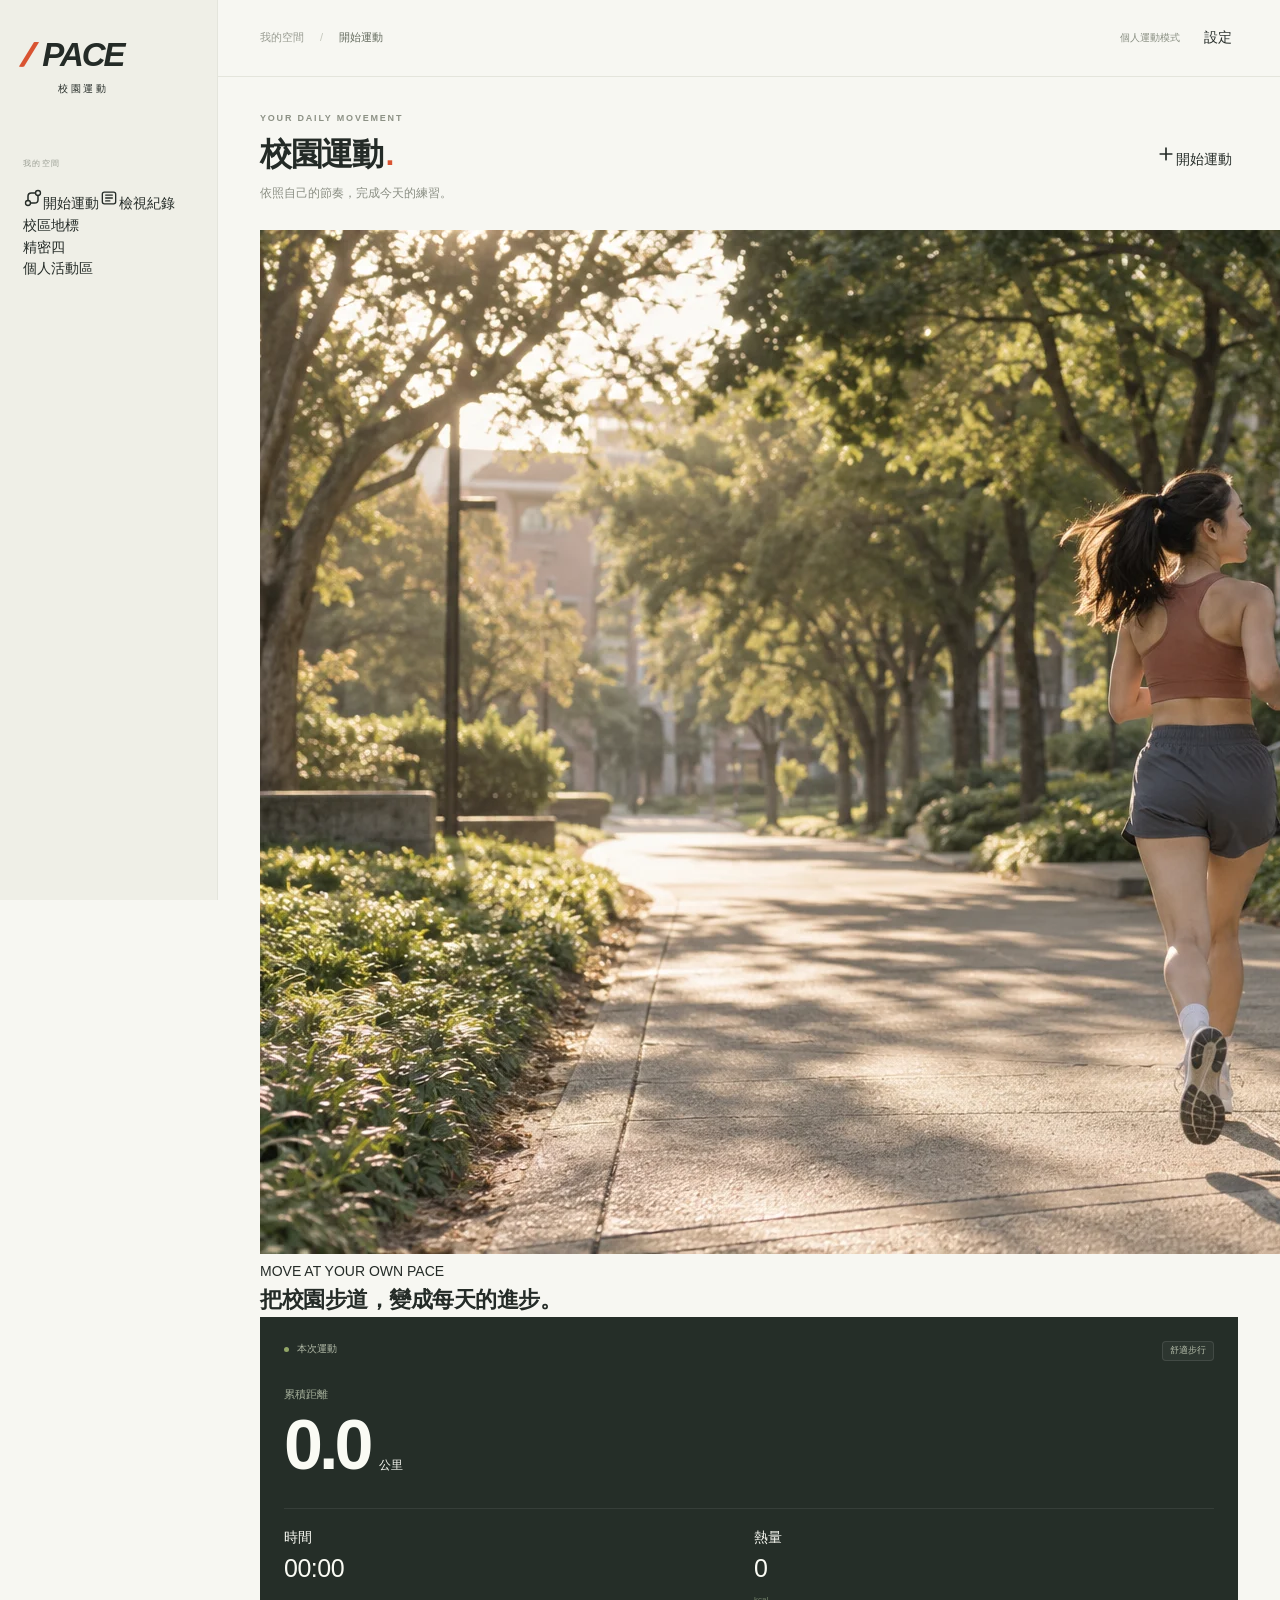
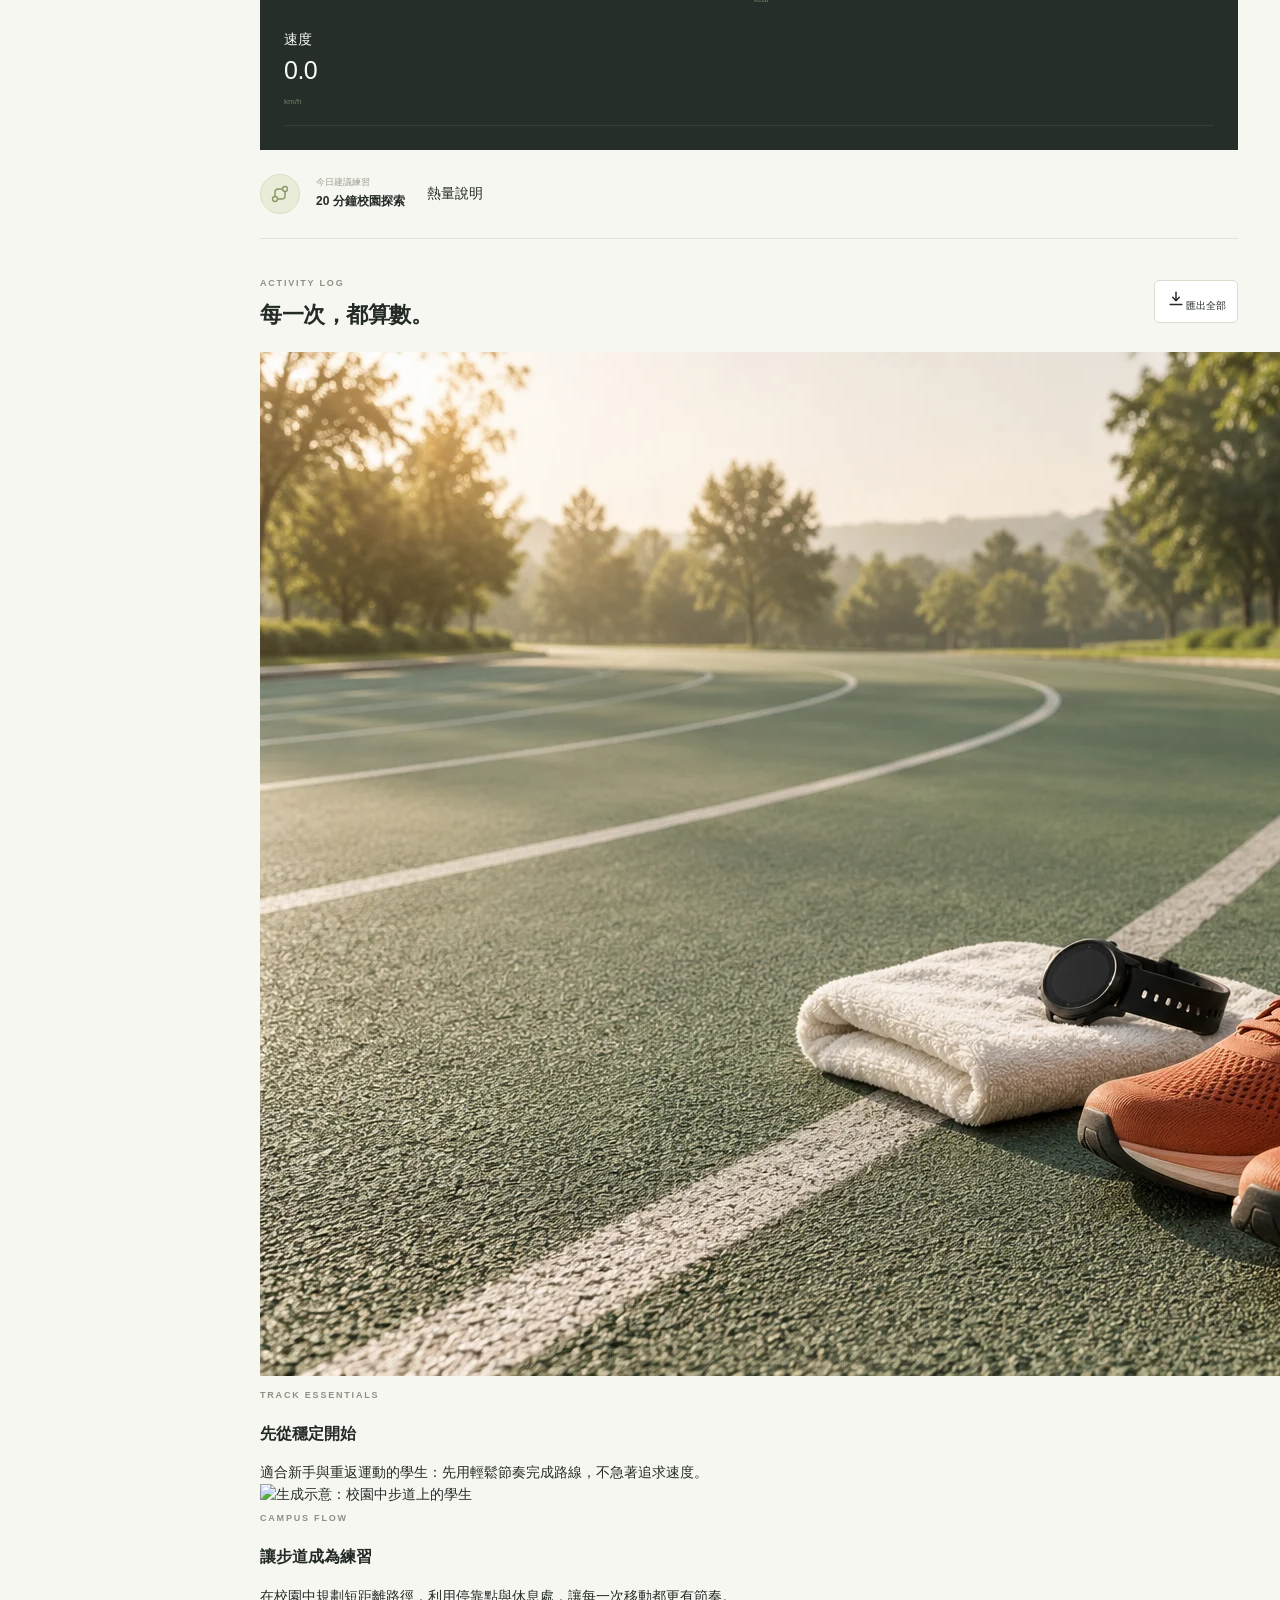
==== commit b9c54acc: "��新側邊欄文字：FENG CHIA UNIVERSITY 改為「精密四」" ====
--- a/index.html
+++ b/index.html
@@ -1,16 +1 @@
-<!doctype html><html lang="zh-Hant"><head><meta charset="utf-8"><meta name="viewport" content="width=device-width,initial-scale=1,viewport-fit=cover"><meta name="theme-color" content="#222824"><meta name="apple-mobile-web-app-capable" content="yes"><link rel="manifest" href="manifest.webmanifest"><link rel="icon" href="icon.svg" type="image/svg+xml"><link rel="stylesheet" href="vendor/leaflet.css"><link rel="stylesheet" href="style.css"><link rel="stylesheet" href="classroom.css"><title>PACE 校園運動 · 逢甲大學</title></head><body>
-<svg class="sprite" xmlns="http://www.w3.org/2000/svg"><symbol id="i-route" viewBox="0 0 24 24"><circle cx="6" cy="18" r="3"/><circle cx="18" cy="6" r="3"/><path d="M6 15v-5a4 4 0 0 1 4-4h5M18 9v5a4 4 0 0 1-4 4h-5"/></symbol><symbol id="i-chart" viewBox="0 0 24 24"><path d="M4 4v16h16M8 15v-4m5 4V7m5 8v-6"/></symbol><symbol id="i-book" viewBox="0 0 24 24"><path d="M12 5v15M12 5C8 2 3 4 3 4v14s5-2 9 2c4-4 9-2 9-2V4s-5-2-9 1Z"/></symbol><symbol id="i-arrow" viewBox="0 0 24 24"><path d="M5 12h14m-6-6 6 6-6 6"/></symbol><symbol id="i-pin" viewBox="0 0 24 24"><path d="M19 10c0 5-7 11-7 11S5 15 5 10a7 7 0 1 1 14 0Z"/><circle cx="12" cy="10" r="2"/></symbol><symbol id="i-cross" viewBox="0 0 24 24"><circle cx="12" cy="12" r="6"/><path d="M12 2v5m0 10v5M2 12h5m10 0h5"/></symbol></svg>
-<aside class="sidebar"><a class="brand" href="./" aria-label="PACE 校園運動首頁"><span class="brand-symbol">//</span>PACE<span class="brand-sub">校園運動</span></a><div class="workspace-label">FENG CHIA UNIVERSITY</div><nav class="sidenav"><a href="#exercise" class="active"><svg><use href="#i-route"/></svg>開始運動<span class="nav-dot"></span></a><a href="#history"><svg><use href="#i-chart"/></svg>運動紀錄</a><a href="classroom.html" data-cloud-only><svg><use href="#i-chart"/></svg>班級中心</a><a href="review.html"><svg><use href="#i-chart"/></svg>匯入檢視</a><a href="handout.html"><svg><use href="#i-book"/></svg>學習中心</a></nav><div class="side-bottom"><div class="campus-logo">FCU</div><strong>逢甲大學</strong><span>校園戶外運動課程</span><a href="guide.html">使用說明 <span>↗</span></a><div class="local-note"><i></i> 本機紀錄<span data-cloud-only> · 自選雲端繳交</span></div></div></aside>
-<div class="shell"><header class="topbar"><div class="breadcrumb">我的空間 <span>/</span> <strong>開始運動</strong></div><div class="topright"><span class="device-label">個人運動模式</span><span class="avatar">我</span></div></header><main>
-<section class="pageheading"><div><div class="overline">YOUR DAILY MOVEMENT</div><h1>校園運動<span class="title-dot">.</span></h1><p>依照自己的節奏，完成今天的練習。</p></div><div class="dateblock"><span id="todayDate"></span><small>逢甲大學 · 台中</small></div></section>
-<section class="image-hero"><img src="assets/campus-run.webp" alt="生成示意：學生在綠蔭步道慢跑" fetchpriority="high"><div class="image-hero-copy"><span>MOVE AT YOUR OWN PACE</span><h2>今天的路，<br>一起走。</h2><a href="classroom.html" data-cloud-only>進入班級中心 <span>↗</span></a></div><small class="image-credit">AI 生成情境示意 · 非校園實景</small></section><section class="workout" id="exercise"><div class="mapcard"><div class="maptop"><div class="map-title"><svg><use href="#i-pin"/></svg><strong>逢甲校園</strong><span>探索地圖</span></div><span class="status" id="badge">● 尚未定位</span></div><div class="maparea"><div id="map" aria-label="逢甲大學校園互動地圖"></div><div class="map-instruction">點選地圖設定集合點</div><div class="maptools"><button id="locate" aria-label="我的定位" title="我的定位"><svg><use href="#i-cross"/></svg></button><button id="campus" aria-label="回到校園" title="回到校園"><svg><use href="#i-pin"/></svg></button></div><div class="map-scale-note"><span class="track-key"></span>本次運動軌跡</div></div><div class="mapnote"><span class="destination-icon"><svg><use href="#i-route"/></svg></span><div><strong>集合點</strong><span id="targetInfo">在地圖上選擇老師指定的位置</span></div><a id="navigate" hidden target="_blank" rel="noopener">導航 ↗</a><button id="clearTarget" title="清除集合點" aria-label="清除集合點">×</button></div></div>
-<aside class="session-panel"><div class="session-top"><span><i></i> 本次運動</span><span id="activityLabel">舒適步行</span></div><div class="primarymetric"><span>累積距離</span><div><b id="distance">0.00</b><span>km</span></div></div><div class="metric-grid"><article><span>運動時間</span><strong id="elapsed">00:00</strong><small>不含暫停</small></article><article><span>平均速度</span><strong><b id="speed">0.0</b><em>km/h</em></strong><small>距離 ÷ 時間</small></article><article class="energy"><span>估算熱量 <button class="info-button" id="energyInfo" aria-label="查看熱量估算方式">i</button></span><strong><b id="calories">0</b><em>kcal</em></strong></article></div><div class="session-message" id="message" role="status" aria-live="polite">開啟定位，準備記錄你的第一步。</div><div class="actiondock"><button class="primary" id="openSetup"><span>開始運動</span><svg><use href="#i-arrow"/></svg></button><div class="controls"><button id="pause" disabled>Ⅱ 暫停</button><button id="finish" disabled>■ 結束並儲存</button></div></div><div class="signalbar"><span>GPS <b id="accuracy">—</b></span><span id="points">0 個有效點</span></div></aside></section>
-<section class="training-strip"><div class="training-icon"><svg><use href="#i-route"/></svg></div><div class="training-copy"><span>今日建議練習</span><strong>20 分鐘校園探索</strong></div><div class="training-steps"><span><i>01</i>暖身 5 分鐘</span><b>—</b><span><i>02</i>步行或慢跑</span><b>—</b><span><i>03</i>緩和與回顧</span></div><a href="handout.html">課程內容 <svg><use href="#i-arrow"/></svg></a></section>
-<section id="history" class="history-section"><div class="sectionheading"><div><span class="overline">ACTIVITY LOG</span><h2>每一次，都算數。</h2></div><button id="exportAll" class="export">匯出紀錄 <span>↓</span></button></div><div class="historybar"><div class="filters" aria-label="篩選紀錄"><button class="selected" data-filter="all" aria-pressed="true">全部紀錄</button><button data-filter="real" aria-pressed="false">GPS 運動</button><button data-filter="demo" aria-pressed="false">示範</button></div><span id="historyTotal">尚無運動紀錄</span></div><div id="records"></div><button id="deleteAll" class="delete-all">管理資料：清除全部紀錄</button></section>
-<section class="editorial-cards"><article class="editorial-card"><img src="assets/track-essentials.webp" alt="生成示意：跑道旁的跑鞋與運動裝備" loading="lazy"><div><span class="overline">TRAINING NOTES</span><h3>把 20 分鐘，留給自己。</h3><p>暖身、步行與緩和。從一次舒服的練習開始。</p><a href="handout.html">閱讀課程講義 →</a><small>　AI 生成情境示意</small></div></article><article class="editorial-card" data-cloud-only><img src="assets/campus-run.webp" alt="生成示意：同學一起運動" loading="lazy"><div><span class="overline">CLASSROOM CONNECTION</span><h3>一堂課，連結每個人的進步。</h3><p>加入班級、繳交運動紀錄，讓老師看見你的練習。</p><a href="classroom.html">開啟班級中心 →</a><small>　AI 生成情境示意</small></div></article></section><footer><span><b>PACE</b> 校園運動教學模板 · 非逢甲大學官方系統</span><a href="guide.html">裝置與隱私說明 ↗</a><p>地圖 © OpenStreetMap contributors。完整位置軌跡僅儲存在本機；<span data-cloud-only>運動摘要可由你確認後繳交至班級資料庫。</span>地圖供應者可接收 IP 與地圖範圍，外部導航會接收目的地。</p></footer>
-</main></div>
-<dialog id="setupDialog"><div class="dialog-head"><div><span class="overline">BEFORE YOU GO</span><h2>準備開始</h2></div><button id="closeSetup" class="close" aria-label="關閉設定">×</button></div><p class="dialog-intro">確認個人資料，讓這次運動有自己的紀錄。</p><form id="profile"><fieldset id="fields"><label>課堂代號 <span>選填，不需真實姓名</span><input id="alias" maxlength="24" placeholder="例如 A 組 07"></label><div class="three"><label>身高 <span>cm</span><input id="height" type="number" min="80" max="230" value="165" required></label><label>體重 <span>kg</span><input id="weight" type="number" min="20" max="250" step="0.1" value="60" required></label><label>年齡 <span>歲</span><input id="age" type="number" min="6" max="100" value="20" required></label></div><label>運動方式<select id="mode"><option value="3.5">舒適步行 · 3.5 MET</option><option value="4.8">快走 · 4.8 MET</option><option value="7.5">慢跑 · 7.5 MET</option></select></label><div class="privacy-note"><svg><use href="#i-cross"/></svg><span>保持網頁在前景。切換 App 或鎖屏會暫停，返回後請按繼續。</span></div><label class="check"><input id="consent" type="checkbox" required><span>同意在此裝置記錄位置與運動資料，可隨時刪除。</span></label></fieldset><button class="primary" id="start" type="submit">開始 GPS 運動 <svg><use href="#i-arrow"/></svg></button></form><button class="demo-link" id="demo">先體驗示範運動</button><p class="fine">熱量僅供教學參考。身高、年齡不參與估算；成人 MET 不宜作未滿 19 歲學生的個人評估。</p></dialog>
-<dialog id="energyDialog"><div class="dialog-head"><h2>熱量如何估算？</h2><button class="close" id="closeEnergy" aria-label="關閉熱量說明">×</button></div><p>以你選擇的活動強度（MET）、體重與運動時間估算總消耗，包含休息代謝。</p><div class="formula">MET × 3.5 × 體重 kg ÷ 200 × 分鐘</div><p class="fine">不是 GPS 直接測量，也不能作為醫療或飲食處方。實際消耗因速度、坡度與個人體能而異。</p><a href="handout.html">查看完整教學講義 →</a></dialog>
-<script src="vendor/leaflet.js"></script><script src="mode.js"></script>
-<script src="tiles.js"></script>
-<script src="core.js"></script><script src="app.js"></script><script src="cloud-upload.js"></script></body></html>
+<!doctype html><html lang="zh-Hant"><head><meta charset="utf-8"><meta name="viewport" content="width=device-width,initial-scale=1,viewport-fit=cover"><meta name="theme-color" content="#222824"><meta name="description" content="PACE 校園運動：校園步行與跑步記錄、GPS 定位與運動統計。"><title>PACE 校園運動</title><link rel="stylesheet" href="style.css"><link rel="manifest" href="manifest.webmanifest"><link rel="icon" href="favicon.svg" type="image/svg+xml"><link rel="apple-touch-icon" href="apple-touch-icon.png"></head><body><svg class="sprite" xmlns="http://www.w3.org/2000/svg"><symbol id="i-route" viewBox="0 0 24 24"><circle cx="6" cy="18" r="3"/><circle cx="18" cy="6" r="3"/><path d="M6 15v-5a4 4 0 0 1 4-4h5M18 9v5a4 4 0 0 1-4 4h-5" fill="none" stroke="currentColor" stroke-linecap="round" stroke-linejoin="round" stroke-width="1.8"/></symbol><symbol id="i-map" viewBox="0 0 24 24"><path d="M9 4l6 2 5-2v16l-5 2-6-2-5 2V6l5-2z" fill="none" stroke="currentColor" stroke-linejoin="round" stroke-width="1.7"/><path d="M9 4v16M15 6v16" fill="none" stroke="currentColor" stroke-width="1.7"/></symbol><symbol id="i-ruler" viewBox="0 0 24 24"><path d="M4 7.5A2.5 2.5 0 0 1 6.5 5h11A2.5 2.5 0 0 1 20 7.5v9A2.5 2.5 0 0 1 17.5 19h-11A2.5 2.5 0 0 1 4 16.5v-9z" fill="none" stroke="currentColor" stroke-width="1.6"/><path d="M8 8.5h8M8 12h8M8 15.5h5" fill="none" stroke="currentColor" stroke-linecap="round" stroke-width="1.6"/></symbol><symbol id="i-bolt" viewBox="0 0 24 24"><path d="M12.5 2L5 13h5l-1 9 8.5-11h-5l1-9z" fill="currentColor"/></symbol><symbol id="i-plus" viewBox="0 0 24 24"><path d="M12 5v14M5 12h14" fill="none" stroke="currentColor" stroke-linecap="round" stroke-width="2"/></symbol><symbol id="i-close" viewBox="0 0 24 24"><path d="M6 6l12 12M18 6L6 18" fill="none" stroke="currentColor" stroke-linecap="round" stroke-width="2"/></symbol><symbol id="i-flag" viewBox="0 0 24 24"><path d="M5 21V5a1 1 0 0 1 1-1h9l2 3-2 3h-9v11" fill="none" stroke="currentColor" stroke-linejoin="round" stroke-width="1.8"/></symbol><symbol id="i-download" viewBox="0 0 24 24"><path d="M12 4v10m0 0l-4-4m4 4l4-4M5 18.5h14" fill="none" stroke="currentColor" stroke-linecap="round" stroke-linejoin="round" stroke-width="1.8"/></symbol></svg><div class="app-shell"><aside class="sidebar"><a class="brand" href="./" aria-label="PACE 校園運動首頁"><span class="brand-symbol">//</span>PACE<span class="brand-sub">校園運動</span></a><div class="workspace-label"><span class="dot"></span> 我的空間</div><nav class="sidebar-nav" aria-label="主要導覽"><a class="nav-item active" href="./"><svg><use href="#i-route"/></svg><span>開始運動</span></a><a class="nav-item" href="review.html"><svg><use href="#i-ruler"/></svg><span>檢視紀錄</span></a></nav><div class="campus-card"><div class="campus-card__title">校區地標</div><div class="campus-card__name">精密四</div><div class="campus-card__meta">個人活動區</div></div></aside><div class="shell"><header class="topbar"><div class="breadcrumb">我的空間 <span>/</span> <strong>開始運動</strong></div><div class="topright"><span class="device-label">個人運動模式</span><button id="openSetup" class="ghost-button" type="button">設定</button></div></header><main class="main"><section class="pageheading"><div><div class="overline">YOUR DAILY MOVEMENT</div><h1>校園運動<span class="title-dot">.</span></h1><p>依照自己的節奏，完成今天的練習。</p></div><div class="head-actions"><button id="startTracking" class="primary-button" type="button"><svg><use href="#i-plus"/></svg><span>開始運動</span></button></div></section><section class="image-hero"><img src="assets/campus-run.webp" alt="生成示意：學生在綠蔭步道慢跑" fetchpriority="high"><div class="image-hero-copy"><span>MOVE AT YOUR OWN PACE</span><h2>把校園步道，變成每天的進步。</h2></div></section><aside class="session-panel"><div class="session-top"><span><i></i> 本次運動</span><span id="activityLabel">舒適步行</span></div><div class="primarymetric"><span>累積距離</span><div><b id="distanceValue">0.0</b><small>公里</small></div></div><div class="metric-grid"><div class="metric"><span>時間</span><strong id="timeValue">00:00</strong></div><div class="metric"><span>熱量</span><strong id="calorieValue">0</strong><small>kcal</small></div><div class="metric"><span>速度</span><strong id="paceValue">0.0</strong><small>km/h</small></div></div></aside><section class="training-strip"><div class="training-icon"><svg><use href="#i-route"/></svg></div><div class="training-copy"><span>今日建議練習</span><strong>20 分鐘校園探索</strong></div><button id="openEnergy" class="secondary-button" type="button">熱量說明</button></section><section id="history" class="history-section"><div class="sectionheading"><div><span class="overline">ACTIVITY LOG</span><h2>每一次，都算數。</h2></div><button id="exportAll" class="export" type="button"><svg><use href="#i-download"/></svg>匯出全部</button></div><div id="historyList" class="history-list" aria-live="polite"></div></section><section class="editorial-cards"><article class="editorial-card"><img src="assets/track-essentials.webp" alt="生成示意：跑道旁的跑鞋與運動裝備" loading="lazy"><div><span class="overline">TRACK ESSENTIALS</span><h3>先從穩定開始</h3><p>適合新手與重返運動的學生：先用輕鬆節奏完成路線，不急著追求速度。</p></div></article><article class="editorial-card"><img src="assets/campus-steps.webp" alt="生成示意：校園中步道上的學生" loading="lazy"><div><span class="overline">CAMPUS FLOW</span><h3>讓步道成為練習</h3><p>在校園中規劃短距離路徑，利用停靠點與休息處，讓每一次移動都更有節奏。</p></div></article></section></main></div></div><dialog id="setupDialog"><div class="dialog-head"><div><span class="overline">BEFORE YOU GO</span><h2>準備開始</h2></div><button id="closeSetup" class="close" aria-label="關閉設定"><svg><use href="#i-close"/></svg></button></div><form id="setupForm" class="setup-form"><label><span>姓名（選填）</span><input id="nameInput" type="text" maxlength="32" placeholder="例如：阿明"></label><label><span>性別</span><select id="genderInput"><option value="male">男</option><option value="female">女</option><option value="other">其他</option></select></label><label><span>體重（公斤）</span><input id="weightInput" type="number" min="20" max="200" step="0.1" value="60" required></label><label><span>活動強度</span><select id="activityInput"><option value="walking">舒適步行</option><option value="jogging">輕快慢跑</option><option value="running">持續跑步</option></select></label><button class="primary-button" type="submit">儲存設定</button></form></dialog><dialog id="energyDialog"><div class="dialog-head"><div><span class="overline">ENERGY</span><h2>熱量如何估算？</h2></div><button class="close" id="closeEnergy" aria-label="關閉熱量說明"><svg><use href="#i-close"/></svg></button></div><p>以你選擇的活動強度與運動時間估算，使用 MET × 3.5 × 體重（kg）÷ 200 × 分鐘，提供一個實用的熱量參考值。</p><p>這只是估算，不代表醫療或精準運動追蹤結果。</p></dialog><script src="vendor/leaflet.js"></script><script src="mode.js"></script><script src="tiles.js"></script><script src="core.js"></script><script src="app.js"></script><script src="cloud-upload.js"></script></body></html>
